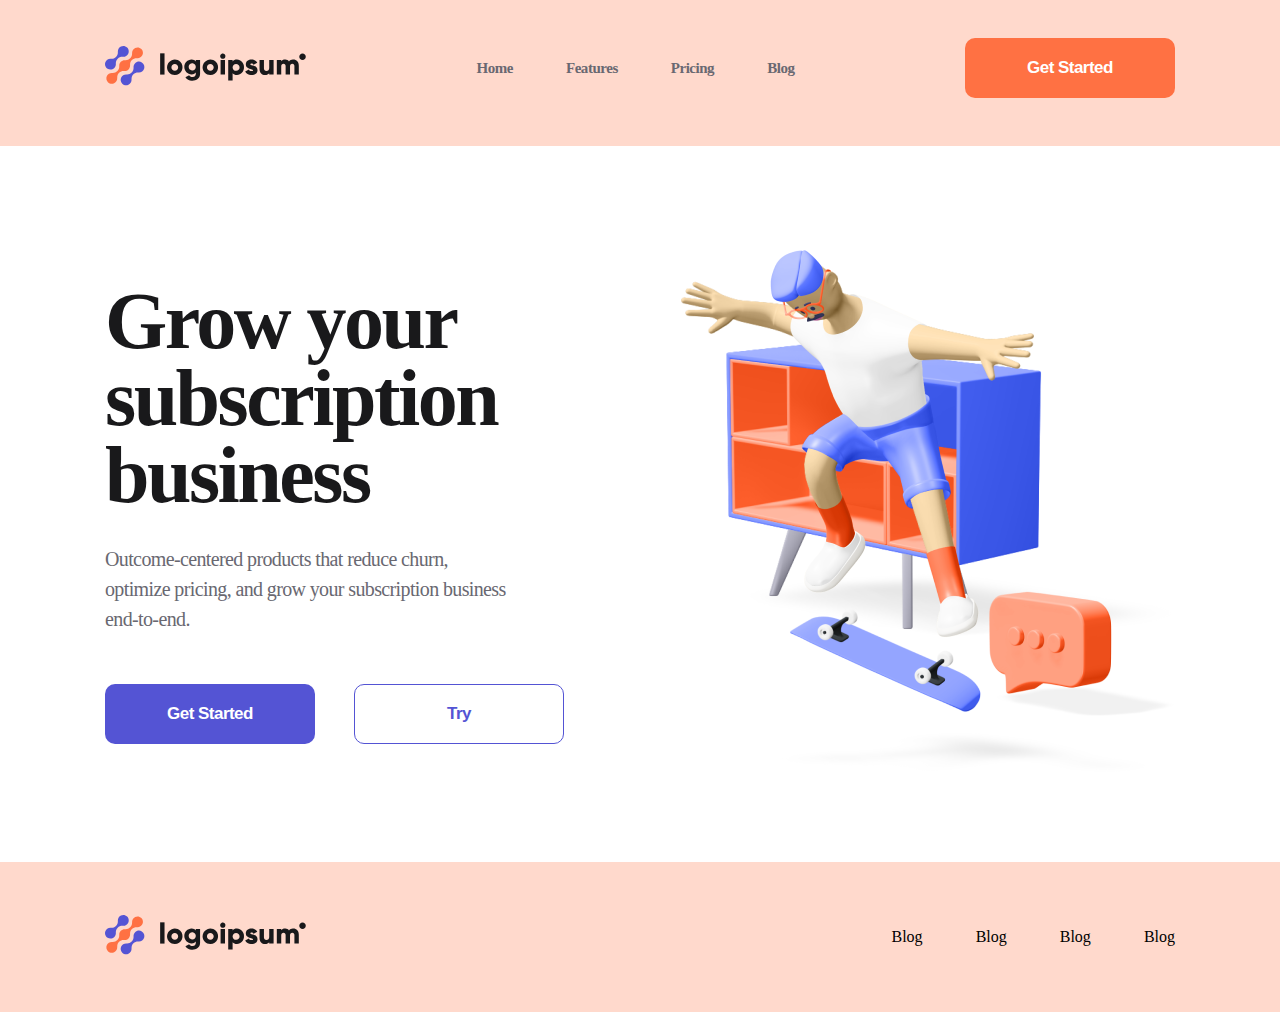
==== index.html @ a760b8ea "Add files via upload" ====
<!DOCTYPE html>
<html lang="en">
<head>
    <meta charset="UTF-8">
    <meta http-equiv="X-UA-Compatible" content="IE=edge">
    <meta name="viewport" content="width=device-width, initial-scale=1.0">
    <title>Document</title>
    <link rel="stylesheet" href="./style/style.css">
</head>
<body>
    <header class="header">
        <div class="container header__flex">
        <div>
        <a href="">
            <img src="img/Logo Color.svg" alt="logo">
        </a>
        </div>
        <nav class="nav" >
            <ol>
                <li class="nav__li">
                    <a class="class= nav__link" href="#">
                        Home
                    </a>
                </li>
                <li class="nav__li">
                    <a class="class= nav__link" href="#">
                        Features
                    </a>
                </li>
                <li class="nav__li">
                    <a class="class= nav__link" href="#">
                      Pricing
                    </a>
                </li>
                <li class="nav__li">
                    <a class="class = nav__link" href="#">
                        Blog
                    </a>
                </li>
            </0l>
        </nav>
        <div>
            <button class="button button__orange">
                Get Started 
            </button>
        </div>
    </div>
    </header>
<section class="container about">
    <div>
        <h1 class="about__title">
            Grow your subscription business
        </h1>
        <p class="about__text">
            Outcome-centered products that reduce churn, optimize pricing, and grow your subscription business end-to-end.
        </p>
<div>
    <button class="button button__violet">Get Started </button>  
    <button class="button button__transparent" > Try </button>  
        </div>
    </div>
    <div>
        <img src="img/firstman.png" alt="firstman">
    </div>
</section>
    <footer class="footer">
   <div class="container footer__flex">
        <div>
            <a href="">
                <img src="img/Logo Color.svg" alt="logo">
            </a>
        </div>
        <nav>
        
        <ul class="nav">
            <li class="nav__li" ><a class="nav_link" href=""></a>Blog</li>
            <li class="nav__li"><a class="nav_link" href=""></a>Blog</li>
            <li class="nav__li" ><a class="nav_link" href=""></a>Blog</li>
            <li class="nav__li" ><a class="nav_link" href=""></a>Blog</li>
        </ul>
        <nav> 
    </div>
    </footer>
</body>
<html>
---- style/style.css ----
*{
    margin: 0;
    padding: 0;
    font-size: 16px;
    font-weight: normal;
    }

    .container{

    max-width: 1070px;
    margin: 0 auto;}

.header, .footer{
        background: rgba(255, 113, 67, 0.27);
        padding: 38px 0 48px;
    }

.header__flex, .footer__flex, .about{
    display: flex;
    justify-content: space-between;
    align-items: center;
}

    .nav__li{
        display: inline-block;  
    }

.nav__li:not(:first-of-type){
        margin-left: 49px;
    }

.nav__link{
        font-weight: bold;
        font-size: 15px;
        line-height: 20px;
        letter-spacing: -0.468947px;
        color: #696871;
        text-decoration: none;
}

   .nav__link:hover{
        color: black;
        transition: 300ms;
    }

.button{
        width: 210px;
        height: 60px;
        font-weight: bold;
        font-size: 17px;
        line-height: 22px;
        letter-spacing: -0.531474px;
        color: #FFFFFF;
        border: none;
        border-radius: 10px;
        cursor: pointer;
    }

.button__orange{
        background: #FF7143;
    }
    .button__orange:hover{
        background: #fc0606;
        transition: 500ms;
    }

    .about{
    margin: 104px auto 85px;
    }

    .about__title{
        font-weight: bold;
        font-size: 80px;
        line-height: 77px;
        letter-spacing: -2.50105px;
        color: #19191B;
        max-width: 467px;
        margin-bottom: 30px;
    }    

    .about__text{
        font-size: 20px;
        line-height: 30px;
        letter-spacing: -0.625263px;
        color: #696871;
        max-width: 410px;
        margin-bottom: 50px;
    }


    .button__violet{
        background: #5454D4;
    }
    .button__transparent{
        background: none;
        color: #5454D4;
        border: 1px solid #5454D4;
        margin-left: 35px;
    }

    .footer{
        padding: 53px 0;
     
    } 

.footer__flex{
    display: flex;
    justify-content: space-between;
    align-items: center;


}
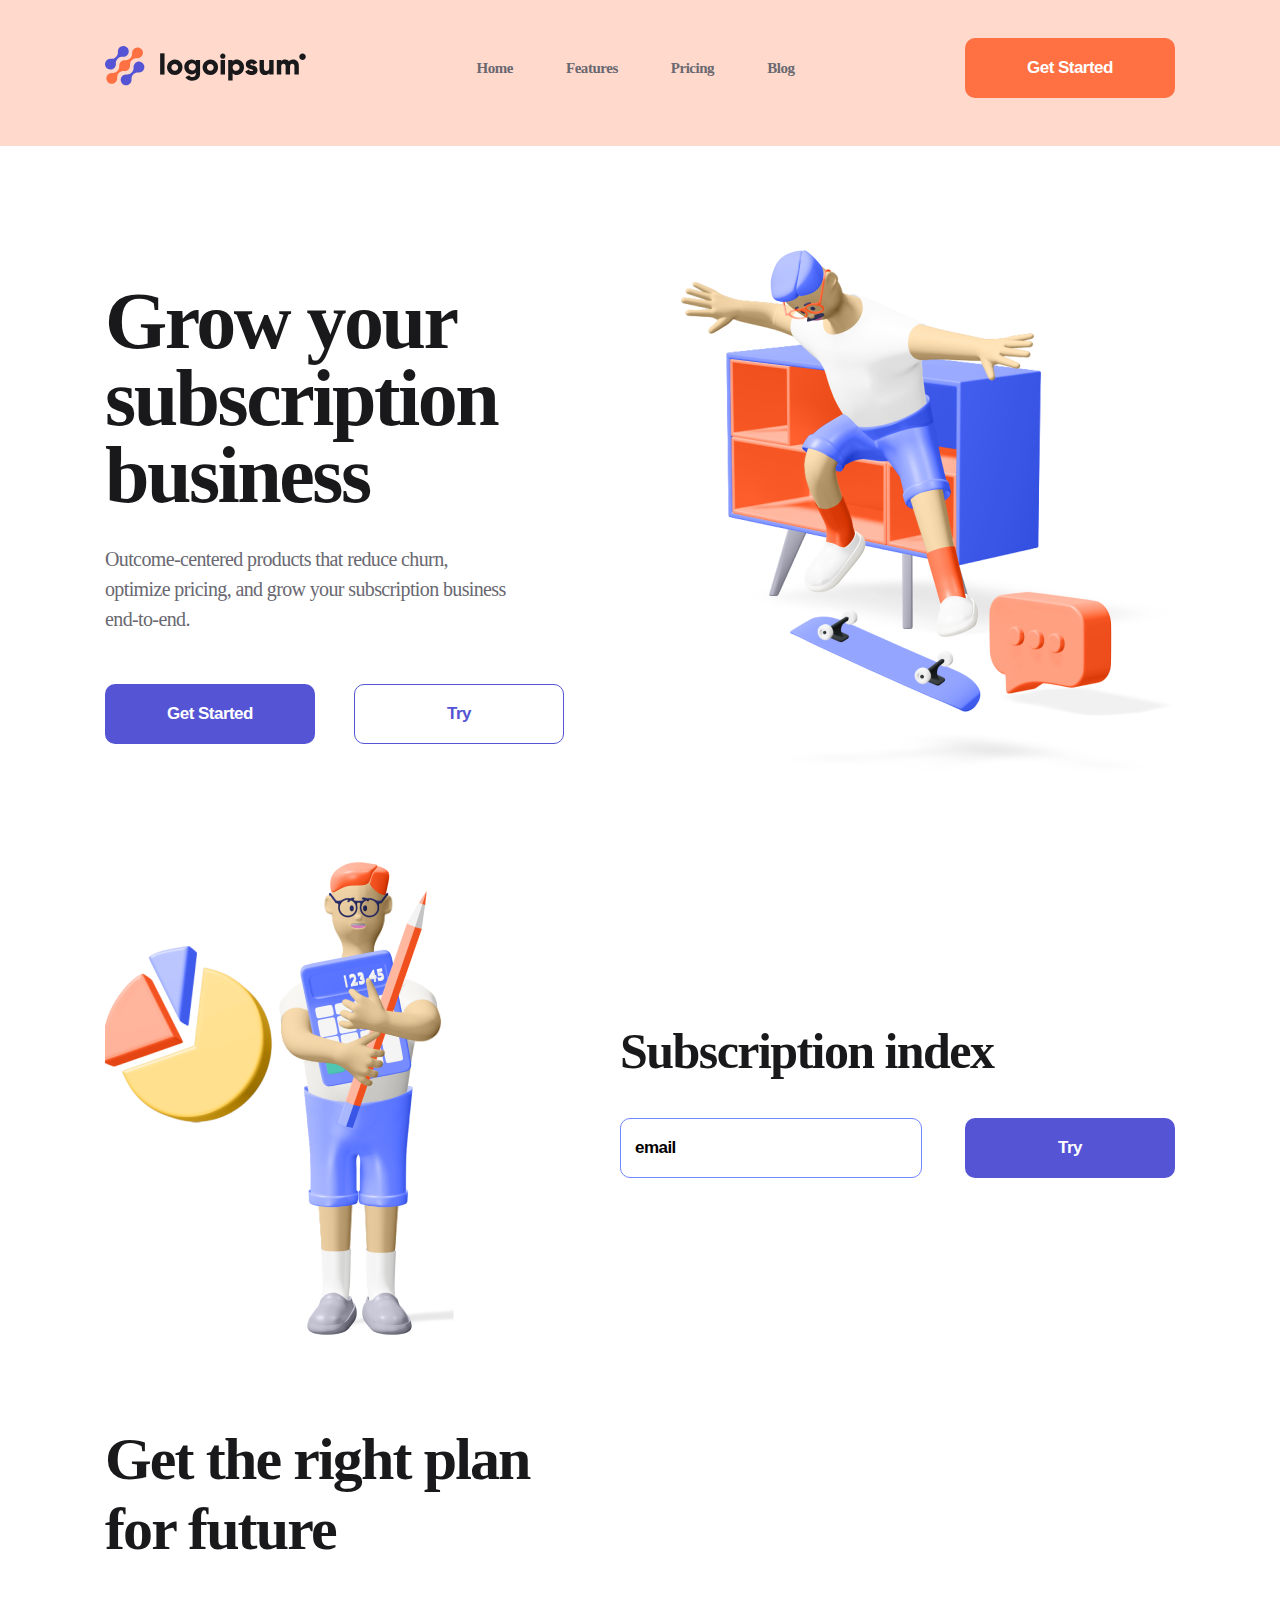
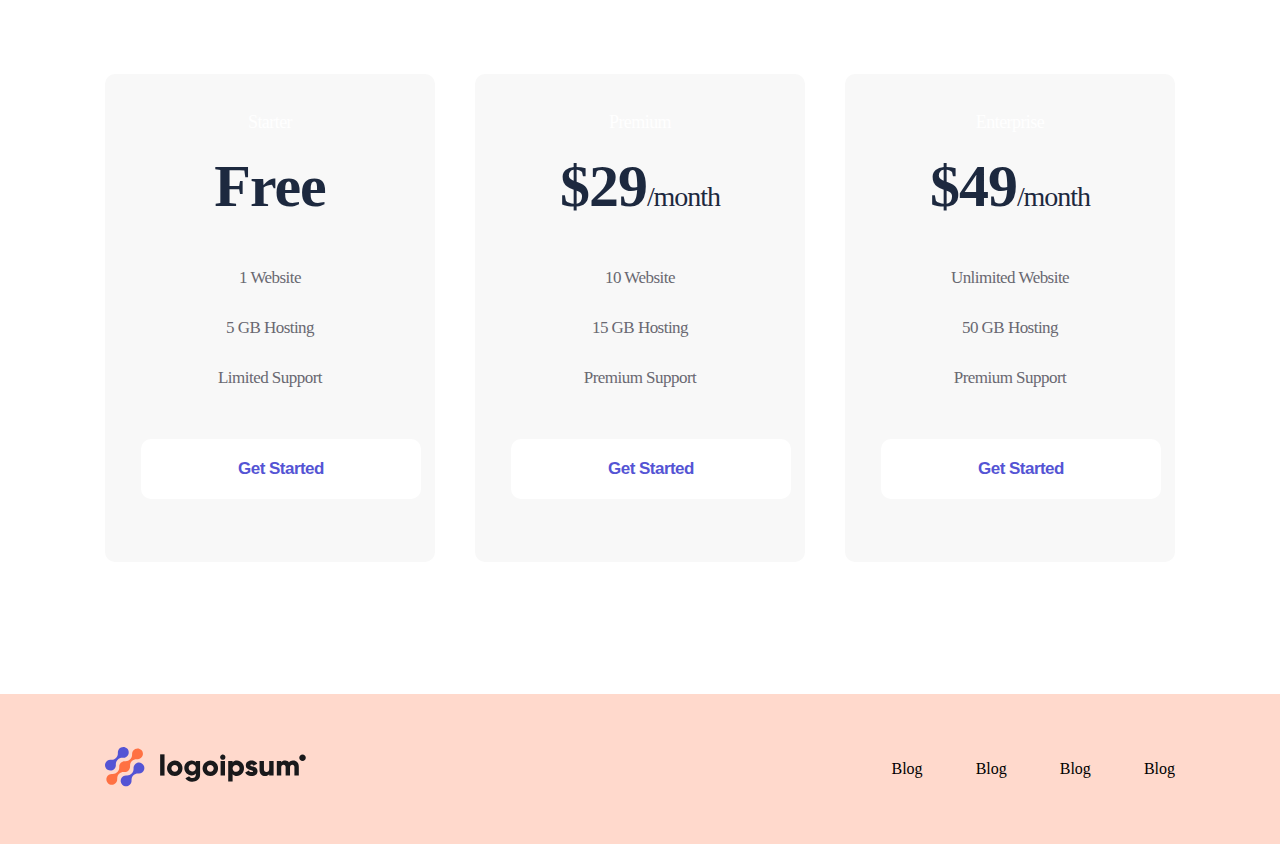
==== commit 9a89e99d: "Add files via upload" ====
--- a/index.html
+++ b/index.html
@@ -4,7 +4,7 @@
     <meta charset="UTF-8">
     <meta http-equiv="X-UA-Compatible" content="IE=edge">
     <meta name="viewport" content="width=device-width, initial-scale=1.0">
-    <title>Document</title>
+    <title>Document1</title>
     <link rel="stylesheet" href="./style/style.css">
 </head>
 <body>
@@ -63,6 +63,77 @@
         <img src="img/firstman.png" alt="firstman">
     </div>
 </section>
+<section class="container subscribe">
+  <div> 
+    <img src="./img/secondmen.png " alt="second men"> 
+</div>
+  <div>
+<h2 class="subscribe__title">
+    Subscription index
+</h2>
+<form> 
+    <input class="input" type="email" placeholder="email">
+    <button class="button button__violet" >
+        Try 
+    </button>
+</form>
+  </div>
+</section>
+<section class="container plan"> 
+    <h2 class="plan__title">
+        Get the right plan for future
+    </h2>
+    <div class="plan__flex">
+        <div class="item">
+            <p class="item__text">
+                Starter
+            </p>
+            <h3 class="item__title">
+                Free<span></span> 
+            </h3>
+            <ul>
+                <li class="item__li"> 1 Website </li>
+                <li class="item__li">5 GB Hosting</li>
+                <li class="item__li">Limited Support</li>
+            </ul>
+            <button class="button button__item">
+                Get Started
+            </button>
+        </div>
+        <div class="item">
+            <p class="item__text">
+                Premium
+            </p>
+            <h3 class="item__title">
+                $29<span>/month</span> 
+            </h3>
+            <ul>
+                <li class="item__li">10 Website</li>
+                <li class="item__li">15 GB Hosting</li>
+                <li class="item__li">Premium Support</li>
+            </ul>
+            <button class="button button__item">
+                Get Started
+            </button>
+        </div>
+        <div class="item">
+            <p class="item__text">
+                Enterprise
+            </p>
+            <h3 class="item__title">
+                $49<span>/month</span> 
+            </h3>
+            <ul>
+                <li class="item__li">Unlimited Website </li>
+                <li class="item__li">50 GB Hosting</li>
+                <li class="item__li">Premium Support</li>
+            </ul>
+            <button class="button button__item">
+                Get Started
+            </button>
+        </div>
+    </div>
+</section>
     <footer class="footer">
    <div class="container footer__flex">
         <div>
--- a/style/style.css
+++ b/style/style.css
@@ -15,7 +15,7 @@
         padding: 38px 0 48px;
     }
 
-.header__flex, .footer__flex, .about{
+.header__flex, .footer__flex, .about, .subscribe, .plan__flex{
     display: flex;
     justify-content: space-between;
     align-items: center;
@@ -108,5 +108,107 @@
     justify-content: space-between;
     align-items: center;
 
-
-}+}
+.subscribe{
+    margin-bottom: 85px;
+
+}
+.subscribe__title{
+        font-weight: bold;
+        font-size: 50px;
+        line-height: 57px;
+        letter-spacing: -1.56316px;
+        color: #19191B;
+        margin-bottom: 38px;
+
+    }
+    .input{
+        width: 302px;
+        height: 60px;
+        border-radius: 10px;
+        border: 1px solid #7087FF;
+        padding-left: 14px;
+        box-sizing: border-box;
+        margin-right: 39px;
+    }
+
+.input::placeholder, .input{
+        font-weight: bold;
+        font-size: 17px;
+        line-height: 22px;
+        letter-spacing: -0.531474px;
+        color: #000000;
+    }
+    .input:;:focus{
+        outline: none;
+    }
+    .plan{
+        margin-bottom: 132px;
+
+    }
+.plan__title{
+        font-weight: bold;
+        font-size: 60px;
+        line-height: 70px;
+        letter-spacing: -1.87579px;
+        color: #19191B;
+        max-width: 504px;
+        margin-bottom: 110px;
+    }
+.item{
+    width: 330px;
+    background: #F8F8F8;
+    border-radius: 10px;
+    text-align: center;
+    padding: 34px 0 27px;
+}
+
+.item:hover{
+    transition: 500ml;
+    background: #FF7143;
+    box-shadow: 0px 32px 34px
+}
+.item__text{
+    font-size: 18px;
+    line-height: 28px;
+    letter-spacing: -0.562737px;
+    color: #696871;
+}
+
+.item:hover, .item__text, .item:hover .item__title .item:hover .item__li{
+    transition: 500ml;
+    color: white;
+}
+.item__title{
+    font-weight: bold;
+    font-size: 60px;
+    line-height: 56px;
+    letter-spacing: -1.03448px;
+    color: #1D293F;
+    margin: 22px 0  28px;
+}
+.item__title span{
+    font-size: 28px;
+}
+.item__li{
+    list-style: none;
+    font-size: 17px;
+    line-height: 50px;
+    text-align: center;
+    letter-spacing: -0.531474px;
+    color: #696871;
+}
+
+.button__item{
+    width: 280px;
+    background: white;
+    color: #5454D4;
+    margin: 36px;   
+}
+
+.item:hover .button__item{
+background:  #9F3919;
+color: white;
+transition: 500ml;
+}
+
